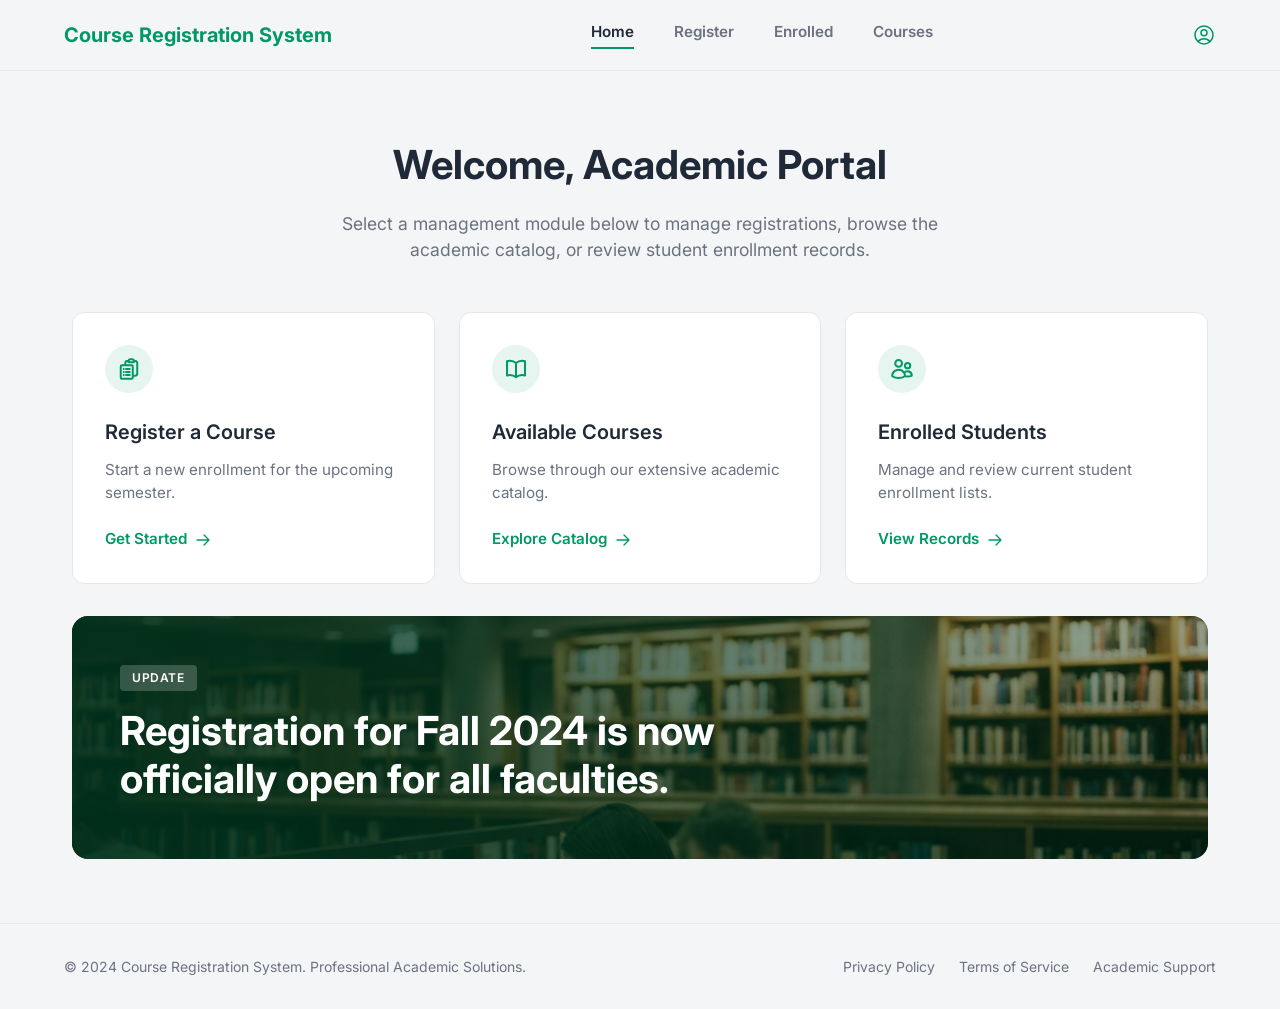
==== index.html @ 993f85cc "Initial  commit" ====
<!DOCTYPE html>
<html lang="en">
<head>
    <meta charset="UTF-8">
    <meta name="viewport" content="width=device-width, initial-scale=1.0">
    <title>Course Registration System - Home</title>
    <link rel="stylesheet" href="styles.css">
</head>
<body>
    <nav class="navbar">
        <a href="index.html" class="brand">Course Registration System</a>
        <div class="nav-links">
            <a href="index.html" class="active">Home</a>
            <a href="register.html">Register</a>
            <a href="enrolled.html">Enrolled</a>
            <a href="courses.html">Courses</a>
        </div>
        <button class="profile-btn">
            <svg xmlns="http://www.w3.org/2000/svg" fill="none" viewBox="0 0 24 24" stroke-width="1.5" stroke="currentColor">
                <path stroke-linecap="round" stroke-linejoin="round" d="M17.982 18.725A7.488 7.488 0 0012 15.75a7.488 7.488 0 00-5.982 2.975m11.963 0a9 9 0 10-11.963 0m11.963 0A8.966 8.966 0 0112 21a8.966 8.966 0 01-5.982-2.275M15 9.75a3 3 0 11-6 0 3 3 0 016 0z" />
            </svg>
        </button>
    </nav>

    <main class="container">
        <div class="page-header">
            <h1>Welcome, Academic Portal</h1>
            <p>Select a management module below to manage registrations, browse the academic catalog, or review student enrollment records.</p>
        </div>

        <div class="grid-3">
            <div class="card">
                <div class="card-icon">
                    <svg xmlns="http://www.w3.org/2000/svg" fill="none" viewBox="0 0 24 24" stroke-width="2" stroke="currentColor">
                        <path stroke-linecap="round" stroke-linejoin="round" d="M9 12h3.75M9 15h3.75M9 18h3.75m3 .75H18a2.25 2.25 0 002.25-2.25V6.108c0-1.135-.845-2.098-1.976-2.192a48.424 48.424 0 00-1.123-.08m-5.801 0c-.065.21-.1.433-.1.664 0 .414.336.75.75.75h4.5a.75.75 0 00.75-.75 2.25 2.25 0 00-.1-.664m-5.8 0A2.251 2.251 0 0113.5 2.25H15c1.012 0 1.867.668 2.15 1.586m-5.8 0c-.376.023-.75.05-1.124.08C9.095 4.01 8.25 4.973 8.25 6.108V8.25m0 0H4.875c-.621 0-1.125.504-1.125 1.125v11.25c0 .621.504 1.125 1.125 1.125h9.75c.621 0 1.125-.504 1.125-1.125V9.375c0-.621-.504-1.125-1.125-1.125H8.25zM6.75 12h.008v.008H6.75V12zm0 3h.008v.008H6.75V15zm0 3h.008v.008H6.75V18z" />
                    </svg>
                </div>
                <h3>Register a Course</h3>
                <p>Start a new enrollment for the upcoming semester.</p>
                <a href="register.html" class="btn-text">
                    Get Started 
                    <svg xmlns="http://www.w3.org/2000/svg" fill="none" viewBox="0 0 24 24" stroke-width="2" stroke="currentColor" style="width: 16px; height: 16px;">
                        <path stroke-linecap="round" stroke-linejoin="round" d="M13.5 4.5L21 12m0 0l-7.5 7.5M21 12H3" />
                    </svg>
                </a>
            </div>

            <div class="card">
                <div class="card-icon">
                    <svg xmlns="http://www.w3.org/2000/svg" fill="none" viewBox="0 0 24 24" stroke-width="2" stroke="currentColor">
                        <path stroke-linecap="round" stroke-linejoin="round" d="M12 6.042A8.967 8.967 0 006 3.75c-1.052 0-2.062.18-3 .512v14.25A8.987 8.987 0 016 18c2.305 0 4.408.867 6 2.292m0-14.25a8.966 8.966 0 016-2.292c1.052 0 2.062.18 3 .512v14.25A8.987 8.987 0 0018 18a8.967 8.967 0 00-6 2.292m0-14.25v14.25" />
                    </svg>
                </div>
                <h3>Available Courses</h3>
                <p>Browse through our extensive academic catalog.</p>
                <a href="courses.html" class="btn-text">
                    Explore Catalog 
                    <svg xmlns="http://www.w3.org/2000/svg" fill="none" viewBox="0 0 24 24" stroke-width="2" stroke="currentColor" style="width: 16px; height: 16px;">
                        <path stroke-linecap="round" stroke-linejoin="round" d="M13.5 4.5L21 12m0 0l-7.5 7.5M21 12H3" />
                    </svg>
                </a>
            </div>

            <div class="card">
                <div class="card-icon">
                    <svg xmlns="http://www.w3.org/2000/svg" fill="none" viewBox="0 0 24 24" stroke-width="2" stroke="currentColor">
                        <path stroke-linecap="round" stroke-linejoin="round" d="M15 19.128a9.38 9.38 0 002.625.372 9.337 9.337 0 004.121-.952 4.125 4.125 0 00-7.533-2.493M15 19.128v-.003c0-1.113-.285-2.16-.786-3.07M15 19.128v.106A12.318 12.318 0 018.624 21c-2.331 0-4.512-.645-6.374-1.766l-.001-.109a6.375 6.375 0 0111.964-3.07M12 6.375a3.375 3.375 0 11-6.75 0 3.375 3.375 0 016.75 0zm8.25 2.25a2.625 2.625 0 11-5.25 0 2.625 2.625 0 015.25 0z" />
                    </svg>
                </div>
                <h3>Enrolled Students</h3>
                <p>Manage and review current student enrollment lists.</p>
                <a href="enrolled.html" class="btn-text">
                    View Records 
                    <svg xmlns="http://www.w3.org/2000/svg" fill="none" viewBox="0 0 24 24" stroke-width="2" stroke="currentColor" style="width: 16px; height: 16px;">
                        <path stroke-linecap="round" stroke-linejoin="round" d="M13.5 4.5L21 12m0 0l-7.5 7.5M21 12H3" />
                    </svg>
                </a>
            </div>
        </div>

        <div class="banner" style="background-image: url('library_banner.png');">
            <div class="banner-content">
                <span class="banner-badge">Update</span>
                <h2>Registration for Fall 2024 is now officially open for all faculties.</h2>
            </div>
        </div>
    </main>

    <footer>
        <div>&copy; 2024 Course Registration System. Professional Academic Solutions.</div>
        <div class="footer-links">
            <a href="#">Privacy Policy</a>
            <a href="#">Terms of Service</a>
            <a href="#">Academic Support</a>
        </div>
    </footer>
</body>
</html>
---- styles.css ----
@import url('https://fonts.googleapis.com/css2?family=Inter:wght@400;500;600;700&display=swap');

:root {
  --primary: #009966;
  --primary-hover: #008055;
  --bg-body: #f4f5f7;
  --bg-surface: #ffffff;
  --text-dark: #1f2937;
  --text-muted: #6b7280;
  --border-color: #e5e7eb;
  --shadow-sm: 0 1px 2px 0 rgb(0 0 0 / 0.05);
  --shadow-md: 0 4px 6px -1px rgb(0 0 0 / 0.1), 0 2px 4px -2px rgb(0 0 0 / 0.1);
  --shadow-lg: 0 10px 15px -3px rgb(0 0 0 / 0.1), 0 4px 6px -4px rgb(0 0 0 / 0.1);
  --border-radius: 12px;
}

* {
  margin: 0;
  padding: 0;
  box-sizing: border-box;
}

body {
  font-family: 'Inter', sans-serif;
  background-color: var(--bg-body);
  color: var(--text-dark);
  line-height: 1.5;
  min-height: 100vh;
  display: flex;
  flex-direction: column;
}

/* Header */
.navbar {
  display: flex;
  justify-content: space-between;
  align-items: center;
  padding: 1.25rem 4rem;
  background-color: var(--bg-body);
  border-bottom: 1px solid var(--border-color);
}

.brand {
  font-size: 1.25rem;
  font-weight: 700;
  color: var(--primary);
  text-decoration: none;
}

.nav-links {
  display: flex;
  gap: 2.5rem;
}

.nav-links a {
  text-decoration: none;
  color: var(--text-muted);
  font-weight: 600;
  font-size: 0.95rem;
  padding-bottom: 0.25rem;
  transition: color 0.2s;
}

.nav-links a:hover {
  color: var(--text-dark);
}

.nav-links a.active {
  color: var(--text-dark);
  border-bottom: 2px solid var(--primary);
}

.profile-btn {
  background: none;
  border: none;
  cursor: pointer;
  color: var(--primary);
  display: flex;
  align-items: center;
  justify-content: center;
}

.profile-btn svg {
  width: 24px;
  height: 24px;
}

/* Container */
.container {
  max-width: 1200px;
  margin: 0 auto;
  padding: 2rem;
  width: 100%;
  flex-grow: 1;
}

/* Page Titles */
.page-header {
  text-align: center;
  margin-top: 2rem;
  margin-bottom: 3rem;
}

.page-header h1 {
  font-size: 2.5rem;
  font-weight: 700;
  color: var(--text-dark);
  margin-bottom: 1rem;
}

.page-header p {
  font-size: 1.1rem;
  color: var(--text-muted);
  max-width: 600px;
  margin: 0 auto;
}

/* Grid Layout */
.grid-3 {
  display: grid;
  grid-template-columns: repeat(3, 1fr);
  gap: 1.5rem;
  margin-bottom: 2rem;
}

/* Cards */
.card {
  background-color: var(--bg-surface);
  border: 1px solid var(--border-color);
  border-radius: var(--border-radius);
  padding: 2rem;
  transition: box-shadow 0.2s, transform 0.2s;
  display: flex;
  flex-direction: column;
}

.card:hover {
  box-shadow: var(--shadow-md);
  transform: translateY(-2px);
}

.card-icon {
  width: 48px;
  height: 48px;
  border-radius: 50%;
  background-color: #e6f5f0;
  color: var(--primary);
  display: flex;
  align-items: center;
  justify-content: center;
  margin-bottom: 1.5rem;
}

.card-icon svg {
  width: 24px;
  height: 24px;
}

.card h3 {
  font-size: 1.25rem;
  font-weight: 600;
  margin-bottom: 0.75rem;
}

.card p {
  color: var(--text-muted);
  font-size: 0.95rem;
  margin-bottom: 1.5rem;
  flex-grow: 1;
}

/* Buttons */
.btn-text {
  color: var(--primary);
  font-weight: 600;
  text-decoration: none;
  display: flex;
  align-items: center;
  gap: 0.5rem;
  font-size: 0.95rem;
  transition: opacity 0.2s;
  border: none;
  background: none;
  cursor: pointer;
  padding: 0;
}

.btn-text:hover {
  opacity: 0.8;
}

.btn-primary {
  background-color: var(--primary);
  color: white;
  padding: 0.75rem 1.5rem;
  border-radius: 8px;
  font-weight: 600;
  font-size: 0.95rem;
  border: none;
  cursor: pointer;
  transition: background-color 0.2s;
  width: 100%;
}

.btn-primary:hover {
  background-color: var(--primary-hover);
}

/* Banner */
.banner {
  border-radius: 16px;
  overflow: hidden;
  position: relative;
  min-height: 240px;
  display: flex;
  align-items: flex-end;
  padding: 3rem;
  margin-top: 2rem;
  margin-bottom: 2rem;
  background-size: cover;
  background-position: center;
}

.banner::before {
  content: '';
  position: absolute;
  top: 0;
  left: 0;
  right: 0;
  bottom: 0;
  background: linear-gradient(to right, rgba(0, 50, 30, 0.9) 0%, rgba(0, 50, 30, 0.4) 100%);
  z-index: 1;
}

.banner-content {
  position: relative;
  z-index: 2;
  color: white;
  max-width: 600px;
}

.banner-badge {
  background-color: rgba(255, 255, 255, 0.2);
  backdrop-filter: blur(4px);
  padding: 0.25rem 0.75rem;
  border-radius: 4px;
  font-size: 0.75rem;
  font-weight: 600;
  letter-spacing: 0.05em;
  text-transform: uppercase;
  margin-bottom: 1rem;
  display: inline-block;
}

.banner h2 {
  font-size: 2.5rem;
  font-weight: 700;
  margin-bottom: 0.5rem;
  line-height: 1.2;
}

.banner p {
  font-size: 1.1rem;
  opacity: 0.9;
}

/* Main Card (for Enrolled and Courses) */
.main-card {
  background-color: var(--bg-surface);
  border: 1px solid var(--border-color);
  border-radius: var(--border-radius);
  overflow: hidden;
  margin-bottom: 2rem;
}

.main-card-header {
  padding: 1.5rem 2rem;
  border-bottom: 1px solid var(--border-color);
  display: flex;
  justify-content: space-between;
  align-items: center;
}

.main-card-header h2 {
  font-size: 1.5rem;
  font-weight: 600;
}

.badge-success {
  background-color: var(--primary);
  color: white;
  padding: 0.25rem 0.75rem;
  border-radius: 9999px;
  font-size: 0.75rem;
  font-weight: 600;
  letter-spacing: 0.05em;
}

/* Table */
.data-table {
  width: 100%;
  border-collapse: collapse;
}

.data-table th {
  text-align: left;
  padding: 1rem 2rem;
  font-size: 0.75rem;
  font-weight: 600;
  color: var(--text-muted);
  text-transform: uppercase;
  letter-spacing: 0.05em;
  background-color: var(--bg-body);
  border-bottom: 1px solid var(--border-color);
}

.data-table td {
  padding: 1.25rem 2rem;
  border-bottom: 1px solid var(--border-color);
  font-size: 0.95rem;
  color: var(--text-dark);
}

.data-table tr:last-child td {
  border-bottom: none;
}

.table-title {
  font-weight: 600;
  font-size: 1.05rem;
}

.status-badge {
  background-color: #e6f5f0;
  color: var(--primary);
  padding: 0.25rem 0.75rem;
  border-radius: 9999px;
  font-size: 0.75rem;
  font-weight: 600;
  border: 1px solid #ccece0;
}

/* Error State */
.error-state {
  text-align: center;
  padding: 4rem 2rem;
}

.error-icon {
  color: #ef4444;
  margin-bottom: 1rem;
}

.error-icon svg {
  width: 48px;
  height: 48px;
}

.error-text {
  color: #ef4444;
  font-size: 1.1rem;
  margin-bottom: 1.5rem;
}

/* Form Styles */
.split-layout {
  display: flex;
  min-height: calc(100vh - 73px); /* Minus header height */
  background-color: var(--bg-surface);
}

.split-left {
  flex: 1;
  padding: 4rem;
  display: flex;
  flex-direction: column;
  justify-content: center;
  max-width: 600px;
  margin: 0 auto;
}

.split-right {
  flex: 1;
  background-color: var(--bg-body);
  display: flex;
  align-items: center;
  justify-content: center;
  padding: 2rem;
}

.auth-form h1 {
  font-size: 2.5rem;
  font-weight: 800;
  margin-bottom: 0.5rem;
  text-transform: uppercase;
}

.auth-form p {
  color: var(--text-muted);
  margin-bottom: 2rem;
}

.auth-form p a {
  color: var(--primary);
  text-decoration: none;
}

.form-group {
  margin-bottom: 1.5rem;
}

.form-label {
  display: block;
  font-size: 0.75rem;
  font-weight: 600;
  color: var(--text-dark);
  margin-bottom: 0.5rem;
  letter-spacing: 0.05em;
  text-transform: uppercase;
}

.form-input {
  width: 100%;
  padding: 0.75rem 1rem;
  border: 1px solid var(--border-color);
  border-radius: 8px;
  font-size: 1rem;
  font-family: inherit;
  background-color: #f9fafb;
  transition: border-color 0.2s, box-shadow 0.2s;
}

.form-input:focus {
  outline: none;
  border-color: var(--primary);
  box-shadow: 0 0 0 3px rgba(0, 153, 102, 0.1);
  background-color: white;
}

/* Footer */
footer {
  padding: 2rem 4rem;
  display: flex;
  justify-content: space-between;
  align-items: center;
  border-top: 1px solid var(--border-color);
  color: var(--text-muted);
  font-size: 0.875rem;
  background-color: var(--bg-body);
}

.footer-links {
  display: flex;
  gap: 1.5rem;
}

.footer-links a {
  color: var(--text-muted);
  text-decoration: none;
  transition: color 0.2s;
}

.footer-links a:hover {
  color: var(--text-dark);
}

/* Avatar Frame */
.avatar-frame {
  position: relative;
  width: 400px;
  height: 400px;
  border-radius: 50%;
  padding: 10px;
  background: linear-gradient(135deg, var(--primary) 0%, #00e699 100%);
  display: flex;
  align-items: center;
  justify-content: center;
}

.avatar-image {
  width: 100%;
  height: 100%;
  border-radius: 50%;
  object-fit: cover;
  border: 8px solid var(--bg-body);
}

.avatar-actions {
  position: absolute;
  right: -20px;
  display: flex;
  flex-direction: column;
  gap: 1rem;
}

.avatar-btn {
  width: 40px;
  height: 40px;
  border-radius: 50%;
  background: white;
  border: 1px solid var(--border-color);
  display: flex;
  align-items: center;
  justify-content: center;
  cursor: pointer;
  box-shadow: var(--shadow-sm);
  color: var(--text-muted);
  transition: all 0.2s;
}

.avatar-btn:hover {
  color: var(--text-dark);
  box-shadow: var(--shadow-md);
  transform: translateY(-2px);
}
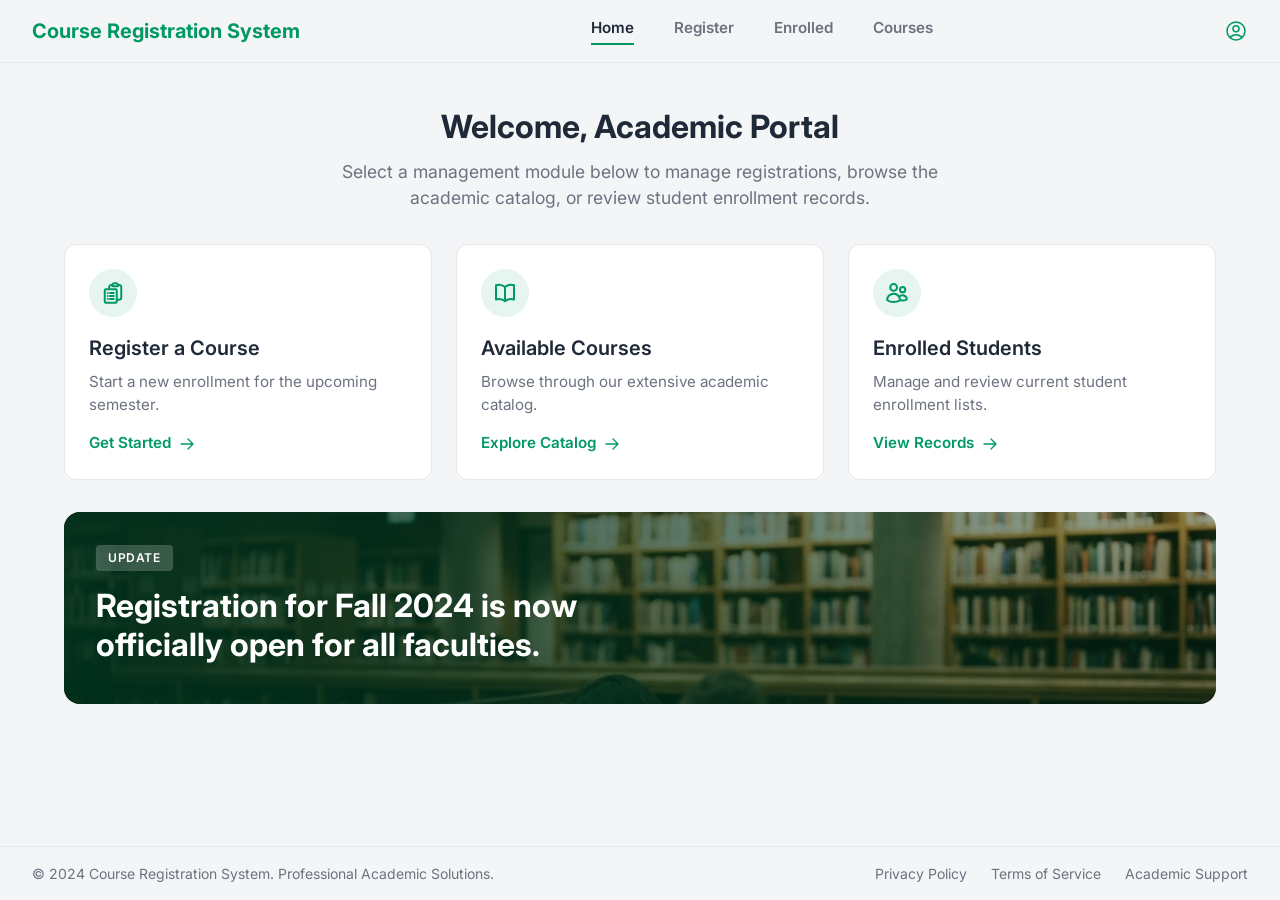
==== commit 3bd52f80: "final commit" ====
--- a/index.html
+++ b/index.html
@@ -5,6 +5,7 @@
     <meta name="viewport" content="width=device-width, initial-scale=1.0">
     <title>Course Registration System - Home</title>
     <link rel="stylesheet" href="styles.css">
+    <link rel="stylesheet" href="index.css">
 </head>
 <body>
     <nav class="navbar">
@@ -39,7 +40,7 @@
                 <p>Start a new enrollment for the upcoming semester.</p>
                 <a href="register.html" class="btn-text">
                     Get Started 
-                    <svg xmlns="http://www.w3.org/2000/svg" fill="none" viewBox="0 0 24 24" stroke-width="2" stroke="currentColor" style="width: 16px; height: 16px;">
+                    <svg xmlns="http://www.w3.org/2000/svg" fill="none" viewBox="0 0 24 24" stroke-width="2" stroke="currentColor" class="icon-sm">
                         <path stroke-linecap="round" stroke-linejoin="round" d="M13.5 4.5L21 12m0 0l-7.5 7.5M21 12H3" />
                     </svg>
                 </a>
@@ -55,7 +56,7 @@
                 <p>Browse through our extensive academic catalog.</p>
                 <a href="courses.html" class="btn-text">
                     Explore Catalog 
-                    <svg xmlns="http://www.w3.org/2000/svg" fill="none" viewBox="0 0 24 24" stroke-width="2" stroke="currentColor" style="width: 16px; height: 16px;">
+                    <svg xmlns="http://www.w3.org/2000/svg" fill="none" viewBox="0 0 24 24" stroke-width="2" stroke="currentColor" class="icon-sm">
                         <path stroke-linecap="round" stroke-linejoin="round" d="M13.5 4.5L21 12m0 0l-7.5 7.5M21 12H3" />
                     </svg>
                 </a>
@@ -71,14 +72,14 @@
                 <p>Manage and review current student enrollment lists.</p>
                 <a href="enrolled.html" class="btn-text">
                     View Records 
-                    <svg xmlns="http://www.w3.org/2000/svg" fill="none" viewBox="0 0 24 24" stroke-width="2" stroke="currentColor" style="width: 16px; height: 16px;">
+                    <svg xmlns="http://www.w3.org/2000/svg" fill="none" viewBox="0 0 24 24" stroke-width="2" stroke="currentColor" class="icon-sm">
                         <path stroke-linecap="round" stroke-linejoin="round" d="M13.5 4.5L21 12m0 0l-7.5 7.5M21 12H3" />
                     </svg>
                 </a>
             </div>
         </div>
 
-        <div class="banner" style="background-image: url('library_banner.png');">
+        <div class="banner index-banner">
             <div class="banner-content">
                 <span class="banner-badge">Update</span>
                 <h2>Registration for Fall 2024 is now officially open for all faculties.</h2>
--- a/styles.css
+++ b/styles.css
@@ -35,7 +35,7 @@
   display: flex;
   justify-content: space-between;
   align-items: center;
-  padding: 1.25rem 4rem;
+  padding: 1rem 2rem;
   background-color: var(--bg-body);
   border-bottom: 1px solid var(--border-color);
 }
@@ -89,7 +89,7 @@
 .container {
   max-width: 1200px;
   margin: 0 auto;
-  padding: 2rem;
+  padding: 1.5rem;
   width: 100%;
   flex-grow: 1;
 }
@@ -97,15 +97,15 @@
 /* Page Titles */
 .page-header {
   text-align: center;
-  margin-top: 2rem;
-  margin-bottom: 3rem;
+  margin-top: 1rem;
+  margin-bottom: 2rem;
 }
 
 .page-header h1 {
-  font-size: 2.5rem;
+  font-size: 2rem;
   font-weight: 700;
   color: var(--text-dark);
-  margin-bottom: 1rem;
+  margin-bottom: 0.5rem;
 }
 
 .page-header p {
@@ -128,7 +128,7 @@
   background-color: var(--bg-surface);
   border: 1px solid var(--border-color);
   border-radius: var(--border-radius);
-  padding: 2rem;
+  padding: 1.5rem;
   transition: box-shadow 0.2s, transform 0.2s;
   display: flex;
   flex-direction: column;
@@ -148,7 +148,7 @@
   display: flex;
   align-items: center;
   justify-content: center;
-  margin-bottom: 1.5rem;
+  margin-bottom: 1rem;
 }
 
 .card-icon svg {
@@ -159,13 +159,13 @@
 .card h3 {
   font-size: 1.25rem;
   font-weight: 600;
-  margin-bottom: 0.75rem;
+  margin-bottom: 0.5rem;
 }
 
 .card p {
   color: var(--text-muted);
   font-size: 0.95rem;
-  margin-bottom: 1.5rem;
+  margin-bottom: 1rem;
   flex-grow: 1;
 }
 
@@ -211,12 +211,12 @@
   border-radius: 16px;
   overflow: hidden;
   position: relative;
-  min-height: 240px;
+  min-height: 180px;
   display: flex;
   align-items: flex-end;
-  padding: 3rem;
-  margin-top: 2rem;
-  margin-bottom: 2rem;
+  padding: 2rem;
+  margin-top: 1rem;
+  margin-bottom: 1.5rem;
   background-size: cover;
   background-position: center;
 }
@@ -253,7 +253,7 @@
 }
 
 .banner h2 {
-  font-size: 2.5rem;
+  font-size: 2rem;
   font-weight: 700;
   margin-bottom: 0.5rem;
   line-height: 1.2;
@@ -274,7 +274,7 @@
 }
 
 .main-card-header {
-  padding: 1.5rem 2rem;
+  padding: 1rem 1.5rem;
   border-bottom: 1px solid var(--border-color);
   display: flex;
   justify-content: space-between;
@@ -304,7 +304,7 @@
 
 .data-table th {
   text-align: left;
-  padding: 1rem 2rem;
+  padding: 0.75rem 1.5rem;
   font-size: 0.75rem;
   font-weight: 600;
   color: var(--text-muted);
@@ -315,7 +315,7 @@
 }
 
 .data-table td {
-  padding: 1.25rem 2rem;
+  padding: 1rem 1.5rem;
   border-bottom: 1px solid var(--border-color);
   font-size: 0.95rem;
   color: var(--text-dark);
@@ -323,6 +323,7 @@
 
 .data-table tr:last-child td {
   border-bottom: none;
+  
 }
 
 .table-title {
@@ -343,7 +344,7 @@
 /* Error State */
 .error-state {
   text-align: center;
-  padding: 4rem 2rem;
+  padding: 2rem 1rem;
 }
 
 .error-icon {
@@ -365,13 +366,13 @@
 /* Form Styles */
 .split-layout {
   display: flex;
-  min-height: calc(100vh - 73px); /* Minus header height */
+  min-height: calc(90vh - 73px); /* Minus header height */
   background-color: var(--bg-surface);
 }
 
 .split-left {
   flex: 1;
-  padding: 4rem;
+  padding: 10px;
   display: flex;
   flex-direction: column;
   justify-content: center;
@@ -385,11 +386,11 @@
   display: flex;
   align-items: center;
   justify-content: center;
-  padding: 2rem;
+  padding: 10px;
 }
 
 .auth-form h1 {
-  font-size: 2.5rem;
+  font-size: 2rem;
   font-weight: 800;
   margin-bottom: 0.5rem;
   text-transform: uppercase;
@@ -439,7 +440,7 @@
 
 /* Footer */
 footer {
-  padding: 2rem 4rem;
+  padding: 1rem 2rem;
   display: flex;
   justify-content: space-between;
   align-items: center;
@@ -467,10 +468,10 @@
 /* Avatar Frame */
 .avatar-frame {
   position: relative;
-  width: 400px;
-  height: 400px;
+  width: 300px;
+  height: 300px;
   border-radius: 50%;
-  padding: 10px;
+  padding: 8px;
   background: linear-gradient(135deg, var(--primary) 0%, #00e699 100%);
   display: flex;
   align-items: center;
@@ -513,3 +514,72 @@
   box-shadow: var(--shadow-md);
   transform: translateY(-2px);
 }
+
+/* Responsive Design */
+@media (max-width: 992px) {
+  .grid-3 {
+    grid-template-columns: repeat(2, 1fr);
+  }
+  .split-layout {
+    flex-direction: column;
+  }
+  .split-right {
+    padding: 4rem 2rem;
+  }
+}
+
+@media (max-width: 768px) {
+  .navbar {
+    flex-direction: column;
+    gap: 1rem;
+    padding: 1rem;
+  }
+  .nav-links {
+    gap: 1.5rem;
+    flex-wrap: wrap;
+    justify-content: center;
+  }
+  .grid-3 {
+    grid-template-columns: 1fr;
+  }
+  .banner h2 {
+    font-size: 1.5rem;
+  }
+  .page-header h1 {
+    font-size: 1.5rem;
+  }
+  .main-card {
+    overflow-x: auto;
+  }
+  footer {
+    flex-direction: column;
+    gap: 1rem;
+    text-align: center;
+  }
+  .avatar-frame {
+    width: 250px;
+    height: 250px;
+  }
+  .container {
+    padding: 1rem;
+  }
+}
+
+@media (max-width: 480px) {
+  .split-left {
+    padding: 2rem 1rem;
+  }
+  .banner {
+    padding: 1.5rem;
+    min-height: 140px;
+  }
+  .main-card-header {
+    flex-direction: column;
+    align-items: flex-start;
+    gap: 0.5rem;
+  }
+  .data-table th, .data-table td {
+    padding: 0.75rem 1rem;
+    white-space: nowrap;
+  }
+}
--- a/index.css
+++ b/index.css
@@ -0,0 +1,9 @@
+/* index.css */
+.icon-sm {
+    width: 16px;
+    height: 16px;
+}
+
+.index-banner {
+    background-image: url('library_banner.png');
+}
